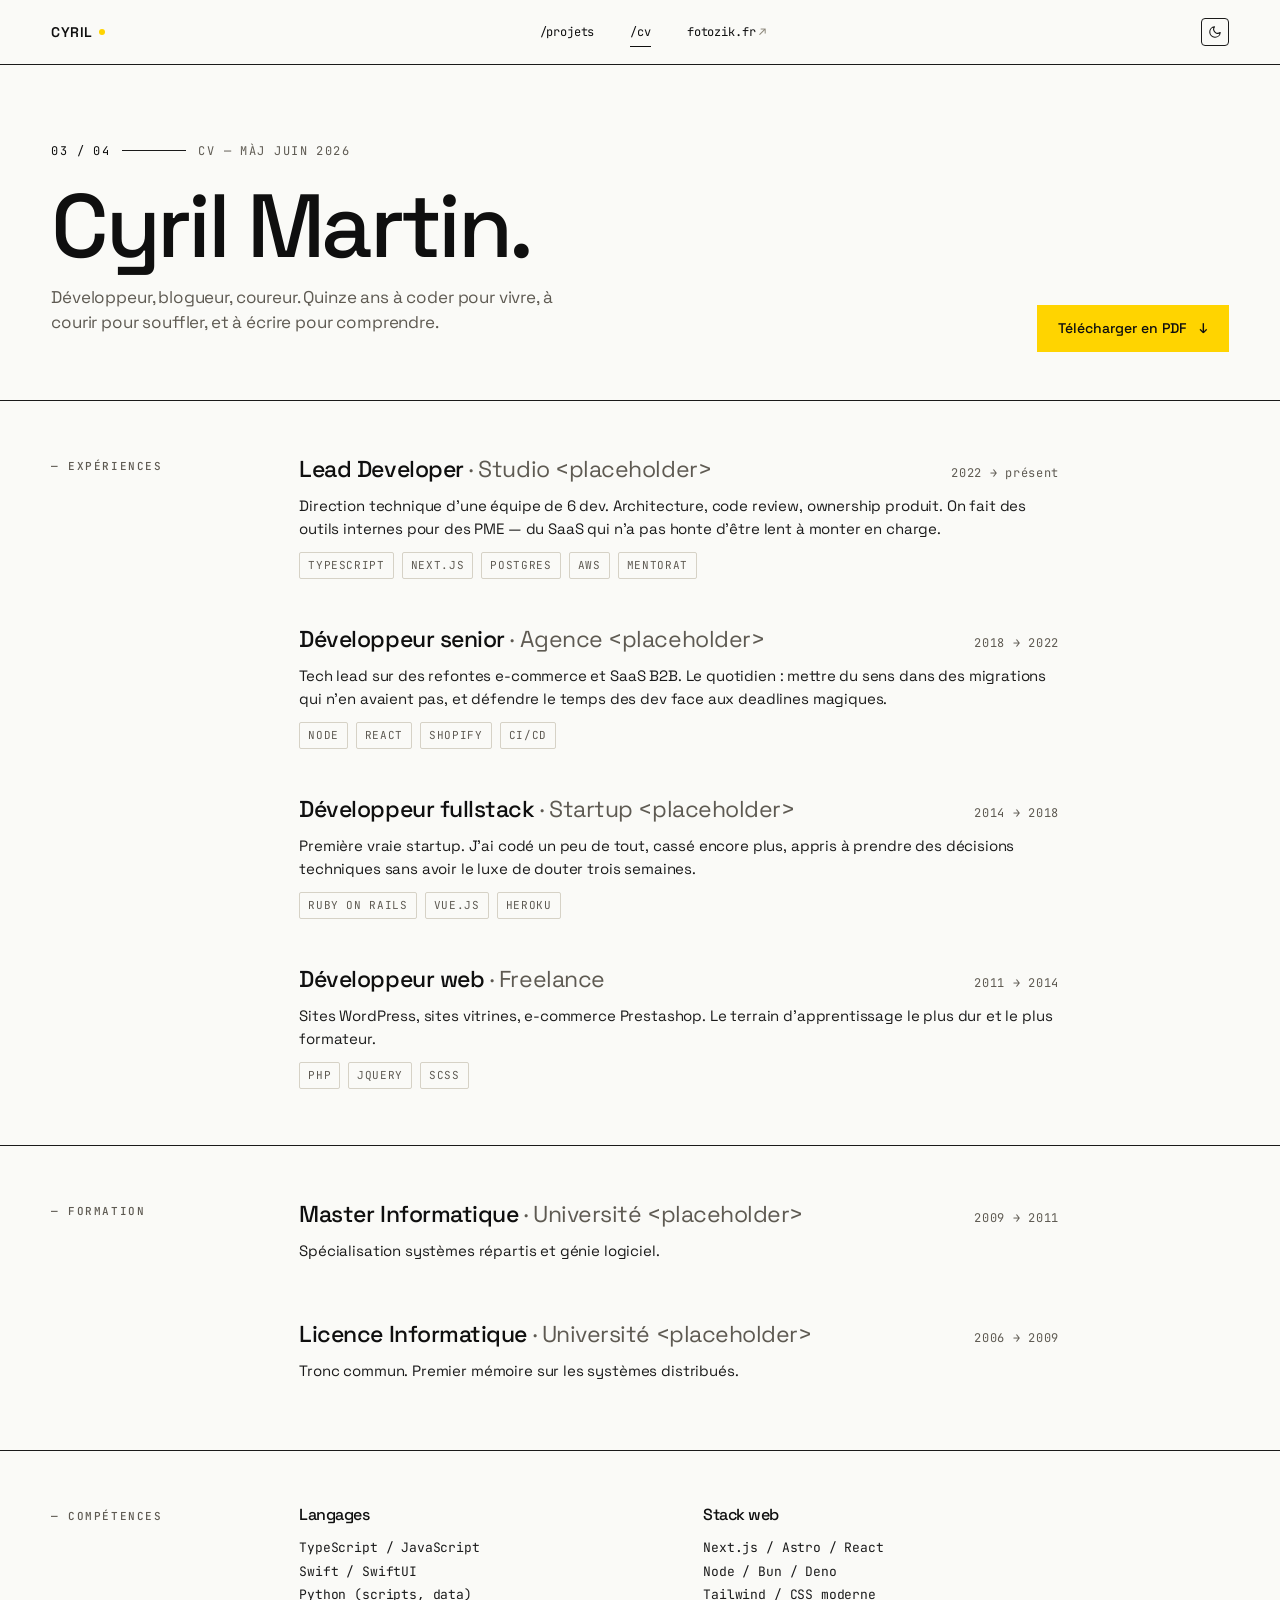
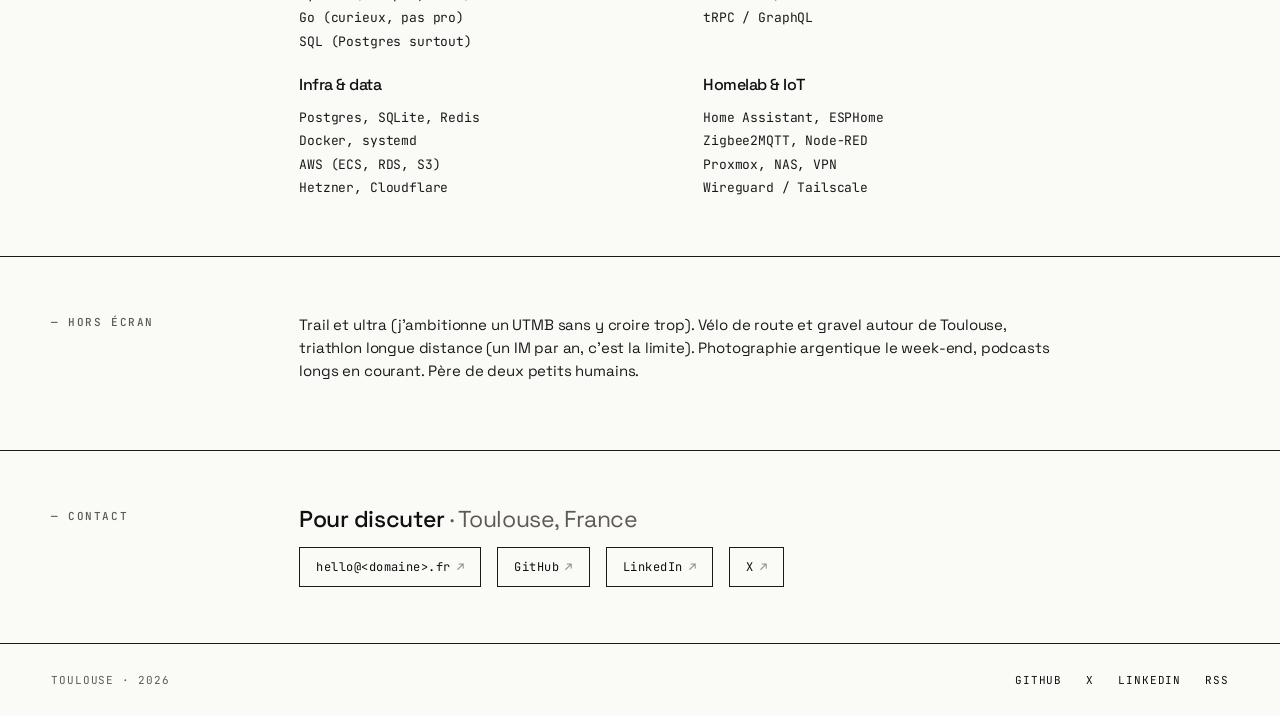
==== cv.html @ 779eed2b "Init" ====
<!doctype html>
<html lang="fr" data-theme="light">
<head>
<meta charset="utf-8">
<meta name="viewport" content="width=device-width, initial-scale=1">

<title>CV — Cyril</title>
<meta name="description" content="CV de Cyril : expériences, formation, compétences. Imprimable et téléchargeable en PDF.">

<meta property="og:type" content="website">
<meta property="og:title" content="CV — Cyril">
<meta property="og:description" content="Le parcours sans le jargon corporate.">

<meta name="theme-color" content="#FAFAF7" media="(prefers-color-scheme: light)">
<meta name="theme-color" content="#0E0E0D" media="(prefers-color-scheme: dark)">

<link rel="icon" href="data:image/svg+xml,%3Csvg xmlns='http://www.w3.org/2000/svg' viewBox='0 0 32 32'%3E%3Crect width='32' height='32' fill='%230F0F0F'/%3E%3Ccircle cx='16' cy='16' r='6' fill='%23FFD400'/%3E%3C/svg%3E">

<link rel="preconnect" href="https://fonts.googleapis.com">
<link rel="preconnect" href="https://fonts.gstatic.com" crossorigin>
<link href="https://fonts.googleapis.com/css2?family=Space+Grotesk:wght@300;400;500;600;700&family=JetBrains+Mono:wght@400;500&display=swap" rel="stylesheet">

<link rel="stylesheet" href="assets/style.css">
<link rel="stylesheet" href="assets/print.css" media="print">

<script>
  (function () {
    try {
      var stored = localStorage.getItem('cyril-theme');
      var prefers = window.matchMedia('(prefers-color-scheme: dark)').matches ? 'dark' : 'light';
      document.documentElement.setAttribute('data-theme', stored || prefers);
    } catch (e) {}
  })();
</script>
</head>
<body>

<a class="skip-link" href="#main">Aller au contenu</a>

<header class="nav">
  <div class="nav-inner">
    <a href="index.html" class="wordmark" aria-label="Cyril — accueil">
      CYRIL<span class="dot" aria-hidden="true"></span>
    </a>
    <nav class="navlinks" aria-label="Navigation principale">
      <a href="projets.html">/projets</a>
      <a href="cv.html" aria-current="page">/cv</a>
      <a href="https://fotozik.fr" target="_blank" rel="noopener">fotozik.fr<span class="arr" aria-hidden="true">↗</span></a>
    </nav>
    <div class="nav-tools">
      <button class="theme-toggle" data-theme-toggle aria-label="Changer de thème">
        <svg class="icon-dark" viewBox="0 0 24 24" fill="none" stroke="currentColor" stroke-width="1.8" stroke-linecap="round" stroke-linejoin="round" aria-hidden="true"><path d="M21 12.79A9 9 0 1 1 11.21 3 7 7 0 0 0 21 12.79z"/></svg>
        <svg class="icon-light" viewBox="0 0 24 24" fill="none" stroke="currentColor" stroke-width="1.8" stroke-linecap="round" stroke-linejoin="round" aria-hidden="true"><circle cx="12" cy="12" r="4"/><path d="M12 2v2M12 20v2M4.93 4.93l1.41 1.41M17.66 17.66l1.41 1.41M2 12h2M20 12h2M4.93 19.07l1.41-1.41M17.66 6.34l1.41-1.41"/></svg>
      </button>
    </div>
  </div>
</header>

<main id="main">

  <!-- En-tête CV -->
  <section class="cv-head">
    <div>
      <p class="eyebrow reveal">
        <span class="num">03 / 04</span>
        <span class="line" aria-hidden="true"></span>
        <span>cv — màj juin 2026</span>
      </p>
      <h1 class="reveal" data-delay="1">Cyril Martin.</h1>
      <p class="sub reveal" data-delay="2">
        Développeur, blogueur, coureur. Quinze ans à coder pour vivre,
        à courir pour souffler, et à écrire pour comprendre.
      </p>
    </div>
    <div class="actions reveal" data-delay="3">
      <button class="btn btn-accent no-print" data-print>
        Télécharger en PDF <span class="arr" aria-hidden="true">↓</span>
      </button>
    </div>
  </section>

  <!-- Expériences -->
  <section class="cv-block">
    <h2>— Expériences</h2>
    <div class="cv-entries">

      <article class="cv-entry">
        <div class="top">
          <h3 class="role">Lead Developer <span class="at">· Studio &lt;placeholder&gt;</span></h3>
          <span class="when">2022 → présent</span>
        </div>
        <p class="desc">
          Direction technique d'une équipe de 6 dev. Architecture, code review,
          ownership produit. On fait des outils internes pour des PME — du SaaS
          qui n'a pas honte d'être lent à monter en charge.
        </p>
        <div class="tags">
          <span class="tag">TypeScript</span>
          <span class="tag">Next.js</span>
          <span class="tag">Postgres</span>
          <span class="tag">AWS</span>
          <span class="tag">Mentorat</span>
        </div>
      </article>

      <article class="cv-entry">
        <div class="top">
          <h3 class="role">Développeur senior <span class="at">· Agence &lt;placeholder&gt;</span></h3>
          <span class="when">2018 → 2022</span>
        </div>
        <p class="desc">
          Tech lead sur des refontes e-commerce et SaaS B2B. Le quotidien :
          mettre du sens dans des migrations qui n'en avaient pas, et défendre
          le temps des dev face aux deadlines magiques.
        </p>
        <div class="tags">
          <span class="tag">Node</span>
          <span class="tag">React</span>
          <span class="tag">Shopify</span>
          <span class="tag">CI/CD</span>
        </div>
      </article>

      <article class="cv-entry">
        <div class="top">
          <h3 class="role">Développeur fullstack <span class="at">· Startup &lt;placeholder&gt;</span></h3>
          <span class="when">2014 → 2018</span>
        </div>
        <p class="desc">
          Première vraie startup. J'ai codé un peu de tout, cassé encore plus,
          appris à prendre des décisions techniques sans avoir le luxe de douter
          trois semaines.
        </p>
        <div class="tags">
          <span class="tag">Ruby on Rails</span>
          <span class="tag">Vue.js</span>
          <span class="tag">Heroku</span>
        </div>
      </article>

      <article class="cv-entry">
        <div class="top">
          <h3 class="role">Développeur web <span class="at">· Freelance</span></h3>
          <span class="when">2011 → 2014</span>
        </div>
        <p class="desc">
          Sites WordPress, sites vitrines, e-commerce Prestashop. Le terrain
          d'apprentissage le plus dur et le plus formateur.
        </p>
        <div class="tags">
          <span class="tag">PHP</span>
          <span class="tag">jQuery</span>
          <span class="tag">SCSS</span>
        </div>
      </article>

    </div>
  </section>

  <!-- Formation -->
  <section class="cv-block">
    <h2>— Formation</h2>
    <div class="cv-entries">

      <article class="cv-entry">
        <div class="top">
          <h3 class="role">Master Informatique <span class="at">· Université &lt;placeholder&gt;</span></h3>
          <span class="when">2009 → 2011</span>
        </div>
        <p class="desc">Spécialisation systèmes répartis et génie logiciel.</p>
      </article>

      <article class="cv-entry">
        <div class="top">
          <h3 class="role">Licence Informatique <span class="at">· Université &lt;placeholder&gt;</span></h3>
          <span class="when">2006 → 2009</span>
        </div>
        <p class="desc">Tronc commun. Premier mémoire sur les systèmes distribués.</p>
      </article>

    </div>
  </section>

  <!-- Compétences -->
  <section class="cv-block">
    <h2>— Compétences</h2>
    <div class="skills-cols">
      <div>
        <h3>Langages</h3>
        <ul>
          <li>TypeScript / JavaScript</li>
          <li>Swift / SwiftUI</li>
          <li>Python (scripts, data)</li>
          <li>Go (curieux, pas pro)</li>
          <li>SQL (Postgres surtout)</li>
        </ul>
      </div>
      <div>
        <h3>Stack web</h3>
        <ul>
          <li>Next.js / Astro / React</li>
          <li>Node / Bun / Deno</li>
          <li>Tailwind / CSS moderne</li>
          <li>tRPC / GraphQL</li>
        </ul>
      </div>
      <div>
        <h3>Infra & data</h3>
        <ul>
          <li>Postgres, SQLite, Redis</li>
          <li>Docker, systemd</li>
          <li>AWS (ECS, RDS, S3)</li>
          <li>Hetzner, Cloudflare</li>
        </ul>
      </div>
      <div>
        <h3>Homelab & IoT</h3>
        <ul>
          <li>Home Assistant, ESPHome</li>
          <li>Zigbee2MQTT, Node-RED</li>
          <li>Proxmox, NAS, VPN</li>
          <li>Wireguard / Tailscale</li>
        </ul>
      </div>
    </div>
  </section>

  <!-- Centres d'intérêt -->
  <section class="cv-block">
    <h2>— Hors écran</h2>
    <div class="cv-entries">
      <article class="cv-entry">
        <p class="desc">
          Trail et ultra (j'ambitionne un UTMB sans y croire trop).
          Vélo de route et gravel autour de Toulouse, triathlon longue distance
          (un IM par an, c'est la limite). Photographie argentique le week-end,
          podcasts longs en courant. Père de deux petits humains.
        </p>
      </article>
    </div>
  </section>

  <!-- Contact -->
  <section class="cv-block">
    <h2>— Contact</h2>
    <div class="cv-entries">
      <article class="cv-entry">
        <div class="top">
          <h3 class="role">Pour discuter <span class="at">· Toulouse, France</span></h3>
        </div>
        <nav class="proj-links no-print" style="margin-top:var(--sp-4)" aria-label="Liens de contact">
          <a href="mailto:hello@example.com">hello@&lt;domaine&gt;.fr <span class="arr" aria-hidden="true">↗</span></a>
          <a href="https://github.com/" target="_blank" rel="noopener">GitHub <span class="arr" aria-hidden="true">↗</span></a>
          <a href="https://linkedin.com/" target="_blank" rel="noopener">LinkedIn <span class="arr" aria-hidden="true">↗</span></a>
          <a href="https://x.com/" target="_blank" rel="noopener">X <span class="arr" aria-hidden="true">↗</span></a>
        </nav>
        <p class="desc" style="display:none">Visible à l'impression uniquement.</p>
      </article>
    </div>
  </section>

</main>

<footer class="foot">
  <div class="foot-inner">
    <div>Toulouse · <span data-year>2026</span></div>
    <nav class="foot-socials" aria-label="Réseaux et flux">
      <a href="https://github.com/" target="_blank" rel="noopener">GitHub</a>
      <a href="https://x.com/" target="_blank" rel="noopener">X</a>
      <a href="https://linkedin.com/" target="_blank" rel="noopener">LinkedIn</a>
      <a href="https://fotozik.fr/rss" target="_blank" rel="noopener">RSS</a>
    </nav>
  </div>
</footer>

<script src="assets/site.js" defer></script>
</body>
</html>
---- assets/style.css ----
/* =========================================================================
   style.css — système de design partagé pour le portfolio de Cyril
   Direction "Atelier" : épuré, lignes 1px, accent jaune, beaucoup d'air.
   Architecture : tokens > base > layout > composants > utilités > a11y
   ========================================================================= */

/* -------------------------------------------------------------------------
   1. Tokens — variables CSS (couleurs, typo, espacement, transitions)
   ------------------------------------------------------------------------- */
:root {
  /* Couleurs — thème clair par défaut */
  --bg:            #FAFAF7;          /* fond principal, off-white tiède */
  --bg-alt:        #F3F0E8;          /* fond légèrement plus chaud */
  --fg:            #0F0F0F;          /* texte principal */
  --fg-soft:       #1a1a1a;
  --fg-muted:      #5e5a52;          /* texte secondaire, meta */
  --fg-faint:      #8b8679;          /* texte très discret */
  --line:          #1a1a1a;          /* ligne principale (1px) */
  --line-soft:     #d6d2c6;          /* ligne séparatrice douce */
  --accent:        #FFD400;          /* jaune signature */
  --accent-fg:     #0F0F0F;          /* contraste sur jaune */
  --hairline-w:    1px;

  /* Typographie */
  --font-sans:     'Space Grotesk', -apple-system, BlinkMacSystemFont, 'Segoe UI', system-ui, sans-serif;
  --font-mono:     'JetBrains Mono', ui-monospace, 'SFMono-Regular', Menlo, monospace;

  /* Tailles fluides — clamp(min, fluid, max) */
  --fs-meta:       11px;
  --fs-eyebrow:    12px;
  --fs-body:       clamp(15px, 1.05vw, 17px);
  --fs-lead:       clamp(17px, 1.3vw, 20px);
  --fs-h3:         clamp(22px, 2vw, 32px);
  --fs-h2:         clamp(32px, 4vw, 56px);
  --fs-h1:         clamp(48px, 6vw, 88px);
  --fs-display:    clamp(64px, 13vw, 200px);

  /* Espacement (échelle 4) */
  --sp-1:  4px;
  --sp-2:  8px;
  --sp-3:  12px;
  --sp-4:  16px;
  --sp-5:  24px;
  --sp-6:  32px;
  --sp-7:  48px;
  --sp-8:  64px;
  --sp-9:  96px;
  --sp-10: 128px;

  /* Padding horizontal de page — fluide */
  --pad-x:         clamp(20px, 4vw, 56px);

  /* Transitions */
  --t-fast:        120ms;
  --t-base:        220ms;
  --t-slow:        420ms;
  --easing:        cubic-bezier(.2, .7, .3, 1);

  /* Layout */
  --nav-h:         64px;
  --foot-h:        72px;
  --maxw:          1440px;
}

/* Thème sombre — surchargé via [data-theme="dark"] */
[data-theme="dark"] {
  --bg:            #0E0E0D;
  --bg-alt:        #161614;
  --fg:            #FAFAF7;
  --fg-soft:       #ECE9E0;
  --fg-muted:      #9a958a;
  --fg-faint:      #5e5a52;
  --line:          rgba(255, 255, 255, 0.22);
  --line-soft:     rgba(255, 255, 255, 0.08);
}

/* -------------------------------------------------------------------------
   2. Base — reset léger + typographie globale
   ------------------------------------------------------------------------- */
*, *::before, *::after { box-sizing: border-box; }

html, body {
  margin: 0;
  padding: 0;
  background: var(--bg);
  color: var(--fg);
  font-family: var(--font-sans);
  font-size: var(--fs-body);
  line-height: 1.5;
  letter-spacing: -0.01em;
  -webkit-font-smoothing: antialiased;
  text-rendering: optimizeLegibility;
  /* Transition douce sur changement de thème */
  transition: background var(--t-base) var(--easing), color var(--t-base) var(--easing);
}

body {
  min-height: 100vh;
  display: flex;
  flex-direction: column;
}

main { flex: 1 0 auto; }

img, svg { display: block; max-width: 100%; }

a {
  color: inherit;
  text-decoration: none;
  transition: color var(--t-fast) var(--easing);
}

button {
  font: inherit;
  color: inherit;
  background: none;
  border: none;
  cursor: pointer;
  padding: 0;
}

::selection {
  background: var(--accent);
  color: var(--accent-fg);
}

/* Curseur custom : on cache le curseur natif sur les devices avec hover fin */
@media (hover: hover) and (pointer: fine) {
  html.has-custom-cursor,
  html.has-custom-cursor * { cursor: none !important; }
}

/* -------------------------------------------------------------------------
   3. Typographie — classes utilitaires
   ------------------------------------------------------------------------- */
.mono { font-family: var(--font-mono); letter-spacing: 0; }

.eyebrow {
  font-family: var(--font-mono);
  font-size: var(--fs-eyebrow);
  letter-spacing: 0.12em;
  text-transform: uppercase;
  color: var(--fg-muted);
  display: flex;
  align-items: center;
  gap: var(--sp-3);
}
.eyebrow .num { color: var(--fg); }
.eyebrow .line {
  flex: 0 0 64px;
  height: 1px;
  background: var(--line);
}

.display {
  font-size: var(--fs-display);
  font-weight: 500;
  line-height: 0.88;
  letter-spacing: -0.045em;
  margin: 0;
}
.display em {
  font-style: normal;
  font-weight: 300;
}

h1, h2, h3 {
  font-weight: 500;
  letter-spacing: -0.03em;
  line-height: 1.05;
  margin: 0;
}
h1 { font-size: var(--fs-h1); }
h2 { font-size: var(--fs-h2); }
h3 { font-size: var(--fs-h3); }

p { margin: 0 0 var(--sp-4); }

/* -------------------------------------------------------------------------
   4. Layout — page, container, hairlines
   ------------------------------------------------------------------------- */
.page { width: 100%; }

.container {
  max-width: var(--maxw);
  margin: 0 auto;
  padding: 0 var(--pad-x);
}

.hairline-top    { border-top:    1px solid var(--line); }
.hairline-bottom { border-bottom: 1px solid var(--line); }
.hairline-soft   { border-bottom: 1px solid var(--line-soft); }

/* -------------------------------------------------------------------------
   5. Nav — barre du haut
   ------------------------------------------------------------------------- */
.nav {
  position: sticky;
  top: 0;
  z-index: 50;
  background: color-mix(in oklab, var(--bg) 88%, transparent);
  backdrop-filter: saturate(140%) blur(8px);
  -webkit-backdrop-filter: saturate(140%) blur(8px);
  border-bottom: 1px solid var(--line);
}

.nav-inner {
  display: flex;
  align-items: center;
  justify-content: space-between;
  height: var(--nav-h);
  padding: 0 var(--pad-x);
  max-width: var(--maxw);
  margin: 0 auto;
}

.wordmark {
  font-size: 14px;
  font-weight: 600;
  letter-spacing: 0.04em;
  display: inline-flex;
  align-items: center;
  gap: 6px;
}
.wordmark .dot {
  width: 6px; height: 6px;
  background: var(--accent);
  border-radius: 50%;
  display: inline-block;
}

.navlinks {
  display: flex;
  gap: clamp(16px, 2.5vw, 32px);
  font-family: var(--font-mono);
  font-size: 12px;
  align-items: center;
}
.navlinks a {
  position: relative;
  padding: 6px 2px;
  white-space: nowrap;
}
.navlinks a .arr { color: var(--fg-faint); margin-left: 4px; transition: transform var(--t-fast) var(--easing); }
.navlinks a:hover .arr { transform: translate(2px, -2px); }
.navlinks a::after {
  content: '';
  position: absolute;
  left: 2px; right: 2px; bottom: 0;
  height: 1px;
  background: var(--fg);
  transform: scaleX(0);
  transform-origin: left;
  transition: transform var(--t-base) var(--easing);
}
.navlinks a:hover::after,
.navlinks a[aria-current="page"]::after { transform: scaleX(1); }

.nav-tools {
  display: flex;
  align-items: center;
  gap: var(--sp-4);
}

/* Toggle thème — petit bouton carré minimaliste */
.theme-toggle {
  width: 28px; height: 28px;
  display: inline-flex; align-items: center; justify-content: center;
  border: 1px solid var(--line);
  border-radius: 4px;
  background: transparent;
  transition: background var(--t-fast) var(--easing), border-color var(--t-fast) var(--easing);
}
.theme-toggle:hover { background: var(--bg-alt); }
.theme-toggle svg { width: 14px; height: 14px; }
.theme-toggle .icon-dark  { display: block; }
.theme-toggle .icon-light { display: none; }
[data-theme="dark"] .theme-toggle .icon-dark  { display: none; }
[data-theme="dark"] .theme-toggle .icon-light { display: block; }

/* -------------------------------------------------------------------------
   6. Footer — bandeau du bas
   ------------------------------------------------------------------------- */
.foot {
  border-top: 1px solid var(--line);
  flex-shrink: 0;
}
.foot-inner {
  display: flex;
  align-items: center;
  justify-content: space-between;
  min-height: var(--foot-h);
  padding: var(--sp-4) var(--pad-x);
  max-width: var(--maxw);
  margin: 0 auto;
  font-family: var(--font-mono);
  font-size: var(--fs-meta);
  letter-spacing: 0.08em;
  text-transform: uppercase;
  color: var(--fg-muted);
  gap: var(--sp-5);
  flex-wrap: wrap;
}
.foot-socials { display: flex; gap: clamp(14px, 2vw, 24px); flex-wrap: wrap; }
.foot-socials a { color: var(--fg); position: relative; }
.foot-socials a:hover { color: var(--accent-fg); background: var(--accent); padding: 2px 4px; margin: -2px -4px; }

/* -------------------------------------------------------------------------
   7. Composants — boutons, pills, cards, etc.
   ------------------------------------------------------------------------- */

/* Bouton CTA — outline noir */
.btn {
  display: inline-flex;
  align-items: center;
  gap: var(--sp-3);
  padding: 12px 20px;
  border: 1px solid var(--line);
  background: transparent;
  font-size: 14px;
  font-weight: 500;
  letter-spacing: 0;
  transition: background var(--t-fast) var(--easing), color var(--t-fast) var(--easing), transform var(--t-fast) var(--easing);
  border-radius: 0;
}
.btn:hover { background: var(--fg); color: var(--bg); }
.btn:active { transform: translateY(1px); }
.btn.btn-accent { background: var(--accent); color: var(--accent-fg); border-color: var(--accent); }
.btn.btn-accent:hover { background: var(--fg); color: var(--bg); border-color: var(--fg); }
.btn .arr { transition: transform var(--t-fast) var(--easing); }
.btn:hover .arr { transform: translateX(3px); }

/* Pill / tag — pour stack tech, status, catégorie */
.tag {
  display: inline-flex;
  align-items: center;
  font-family: var(--font-mono);
  font-size: 11px;
  letter-spacing: 0.06em;
  text-transform: uppercase;
  color: var(--fg-muted);
  padding: 4px 8px;
  border: 1px solid var(--line-soft);
  border-radius: 2px;
}
.tag.tag-status-active   { color: var(--fg); border-color: var(--fg); }
.tag.tag-status-active::before {
  content: '';
  width: 6px; height: 6px;
  background: var(--accent);
  border-radius: 50%;
  display: inline-block;
  margin-right: 6px;
}
.tag.tag-status-paused::before {
  content: '';
  width: 6px; height: 6px;
  background: var(--fg-faint);
  border-radius: 50%;
  display: inline-block;
  margin-right: 6px;
}
.tag.tag-status-archived { color: var(--fg-faint); }

/* Section header avec eyebrow */
.section {
  padding: clamp(48px, 8vw, 96px) var(--pad-x);
  max-width: var(--maxw);
  margin: 0 auto;
}
.section + .section { border-top: 1px solid var(--line); }
.section-head {
  display: flex;
  align-items: baseline;
  justify-content: space-between;
  gap: var(--sp-5);
  margin-bottom: var(--sp-7);
  flex-wrap: wrap;
}

/* -------------------------------------------------------------------------
   8. Hero — landing
   ------------------------------------------------------------------------- */
.hero {
  display: grid;
  grid-template-columns: 1fr 480px;
  gap: clamp(32px, 5vw, 64px);
  padding: clamp(48px, 7vw, 96px) var(--pad-x) clamp(48px, 6vw, 80px);
  max-width: var(--maxw);
  margin: 0 auto;
  align-items: start;
  position: relative;
}
.hero-left { min-width: 0; }
.hero-right { position: relative; }

.hero .display { margin-top: var(--sp-7); }
.hero .display em { color: var(--fg); }

.keywords {
  display: flex;
  flex-wrap: wrap;
  align-items: center;
  gap: var(--sp-4);
  margin-top: clamp(28px, 4vw, 48px);
  font-size: clamp(15px, 1.2vw, 18px);
  font-weight: 500;
}
.keywords .sep {
  width: 6px; height: 6px;
  background: var(--accent);
  border-radius: 50%;
  display: inline-block;
}

.bio {
  margin-top: clamp(36px, 5vw, 64px);
  max-width: 540px;
  font-size: var(--fs-lead);
  line-height: 1.55;
  color: var(--fg-soft);
}
.bio strong { font-weight: 500; }

/* Forme géométrique hero — cercle jaune + placeholder portrait */
.hero-visual {
  position: relative;
  width: 100%;
  aspect-ratio: 1 / 1.05;
  min-height: 420px;
}
.hero-corner-mark {
  position: absolute;
  top: 0; right: 0;
  font-family: var(--font-mono);
  font-size: 11px;
  color: var(--fg-muted);
  letter-spacing: 0.08em;
}
.hero-blob {
  position: absolute;
  right: 0; top: 32px;
  width: min(100%, 480px);
  aspect-ratio: 1;
  background: var(--accent);
  border-radius: 50%;
  /* Léger breath via animation */
  animation: blob-breath 9s var(--easing) infinite;
  will-change: transform, border-radius;
}
@keyframes blob-breath {
  0%, 100% { border-radius: 50%; transform: translate(0, 0) scale(1); }
  33%      { border-radius: 48% 52% 56% 44% / 52% 48% 52% 48%; transform: translate(-4px, 6px) scale(1.01); }
  66%      { border-radius: 52% 48% 46% 54% / 48% 52% 48% 52%; transform: translate(6px, -4px) scale(0.99); }
}
.hero-portrait {
  position: absolute;
  right: clamp(40px, 8%, 80px);
  top: clamp(80px, 16%, 120px);
  width: clamp(220px, 60%, 300px);
  aspect-ratio: 3 / 4;
  border: 1px solid var(--fg);
  background:
    repeating-linear-gradient(135deg,
      var(--bg) 0,
      var(--bg) 6px,
      var(--bg-alt) 6px,
      var(--bg-alt) 7px);
  display: flex;
  align-items: flex-end;
  justify-content: center;
  padding-bottom: 14px;
  /* léger parallax géré en JS */
  transition: transform var(--t-slow) var(--easing);
}
.hero-portrait .lbl {
  font-family: var(--font-mono);
  font-size: 10px;
  letter-spacing: 0.16em;
  text-transform: uppercase;
  color: var(--fg);
  background: var(--bg);
  padding: 4px 8px;
  border: 1px solid var(--fg);
}
.hero-vert {
  position: absolute;
  right: 8px;
  top: clamp(100px, 18%, 140px);
  font-family: var(--font-mono);
  font-size: 11px;
  letter-spacing: 0.14em;
  text-transform: uppercase;
  color: var(--fg-muted);
  writing-mode: vertical-rl;
  transform: rotate(180deg);
}

/* -------------------------------------------------------------------------
   9. Sections list — sur landing : "ce qu'on trouve ici"
   ------------------------------------------------------------------------- */
.sec-list {
  display: grid;
  grid-template-columns: repeat(3, 1fr);
  border-top: 1px solid var(--line);
}
.sec-item {
  padding: var(--sp-7) var(--sp-5) var(--sp-8);
  border-right: 1px solid var(--line-soft);
  position: relative;
  text-decoration: none;
  color: inherit;
  transition: background var(--t-base) var(--easing);
  display: flex;
  flex-direction: column;
  gap: var(--sp-3);
}
.sec-item:last-child { border-right: none; }
.sec-item:hover { background: var(--bg-alt); }
.sec-item .num {
  font-family: var(--font-mono);
  font-size: 11px;
  color: var(--fg-muted);
  letter-spacing: 0.08em;
}
.sec-item .title {
  font-size: clamp(28px, 3vw, 42px);
  font-weight: 500;
  letter-spacing: -0.03em;
  margin-top: var(--sp-3);
  display: block;
}
.sec-item .desc {
  font-size: 14px;
  line-height: 1.5;
  color: var(--fg-muted);
  max-width: 280px;
  display: block;
  margin-top: var(--sp-2);
}
.sec-item .arr {
  position: absolute;
  right: var(--sp-5);
  top: var(--sp-7);
  font-size: 18px;
  transition: transform var(--t-base) var(--easing);
}
.sec-item:hover .arr { transform: translate(4px, -4px); }

/* -------------------------------------------------------------------------
   10. Page Projets — liste / grille de cartes
   ------------------------------------------------------------------------- */
.page-head {
  padding: clamp(48px, 6vw, 80px) var(--pad-x) clamp(32px, 4vw, 48px);
  max-width: var(--maxw);
  margin: 0 auto;
}
.page-head .eyebrow { margin-bottom: var(--sp-5); }
.page-head h1 {
  font-size: clamp(48px, 7vw, 96px);
  font-weight: 500;
  letter-spacing: -0.04em;
  line-height: 0.95;
}
.page-head .sub {
  margin-top: var(--sp-5);
  font-size: var(--fs-lead);
  color: var(--fg-muted);
  max-width: 620px;
}

/* Filtres */
.filters {
  display: flex;
  gap: var(--sp-2);
  flex-wrap: wrap;
  align-items: center;
  padding: var(--sp-5) var(--pad-x);
  border-top: 1px solid var(--line);
  border-bottom: 1px solid var(--line);
  max-width: var(--maxw);
  margin: 0 auto;
}
.filters .label {
  font-family: var(--font-mono);
  font-size: 11px;
  letter-spacing: 0.1em;
  text-transform: uppercase;
  color: var(--fg-muted);
  margin-right: var(--sp-3);
}
.filter-btn {
  font-family: var(--font-mono);
  font-size: 12px;
  padding: 6px 12px;
  border: 1px solid var(--line-soft);
  background: transparent;
  letter-spacing: 0.04em;
  transition: all var(--t-fast) var(--easing);
  color: var(--fg-muted);
  white-space: nowrap;
}
.filter-btn:hover { color: var(--fg); border-color: var(--fg); }
.filter-btn[aria-pressed="true"] {
  background: var(--fg);
  color: var(--bg);
  border-color: var(--fg);
}

/* Grille projets */
.proj-grid {
  display: grid;
  grid-template-columns: repeat(2, 1fr);
  border-bottom: 1px solid var(--line);
  max-width: var(--maxw);
  margin: 0 auto;
}
.proj-card {
  display: block;
  padding: clamp(32px, 4vw, 56px) var(--pad-x);
  border-right: 1px solid var(--line-soft);
  border-bottom: 1px solid var(--line-soft);
  position: relative;
  color: inherit;
  text-decoration: none;
  transition: background var(--t-base) var(--easing);
  min-height: 280px;
  display: flex;
  flex-direction: column;
  gap: var(--sp-5);
}
.proj-card:nth-child(2n) { border-right: none; }
.proj-card:hover { background: var(--bg-alt); }
.proj-card .meta {
  display: flex;
  justify-content: space-between;
  align-items: center;
  font-family: var(--font-mono);
  font-size: 11px;
  letter-spacing: 0.08em;
  color: var(--fg-muted);
  text-transform: uppercase;
}
.proj-card h2 {
  font-size: clamp(28px, 3.5vw, 48px);
  font-weight: 500;
  letter-spacing: -0.035em;
  margin: 0;
}
.proj-card .tagline {
  font-size: var(--fs-lead);
  line-height: 1.5;
  color: var(--fg-muted);
  margin: 0;
  max-width: 480px;
}
.proj-card .tags {
  display: flex;
  flex-wrap: wrap;
  gap: var(--sp-2);
  margin-top: auto;
  align-items: center;
}
.proj-card .arr {
  position: absolute;
  top: clamp(32px, 4vw, 56px);
  right: var(--pad-x);
  font-size: 22px;
  transition: transform var(--t-base) var(--easing);
}
.proj-card:hover .arr { transform: translate(4px, -4px); }
.proj-card.is-hidden { display: none; }

/* -------------------------------------------------------------------------
   11. Page détail projet
   ------------------------------------------------------------------------- */
.proj-hero {
  padding: clamp(48px, 6vw, 80px) var(--pad-x) clamp(40px, 5vw, 64px);
  max-width: var(--maxw);
  margin: 0 auto;
}
.proj-hero .back {
  font-family: var(--font-mono);
  font-size: 12px;
  color: var(--fg-muted);
  display: inline-flex;
  align-items: center;
  gap: 6px;
  margin-bottom: var(--sp-7);
}
.proj-hero .back:hover { color: var(--fg); }

.proj-hero .meta-row {
  display: flex;
  gap: var(--sp-5);
  flex-wrap: wrap;
  margin-bottom: var(--sp-5);
}
.proj-hero h1 {
  font-size: clamp(48px, 7vw, 112px);
  font-weight: 500;
  letter-spacing: -0.045em;
  line-height: 0.92;
  margin: 0 0 var(--sp-5);
}
.proj-hero .tagline {
  font-size: clamp(20px, 1.8vw, 28px);
  line-height: 1.45;
  color: var(--fg-soft);
  max-width: 720px;
  margin: 0;
}

.proj-stack {
  display: flex;
  gap: var(--sp-2);
  flex-wrap: wrap;
  margin-top: var(--sp-6);
}

/* Capture / image placeholder */
.proj-shot {
  width: 100%;
  aspect-ratio: 16 / 9;
  background:
    repeating-linear-gradient(135deg,
      var(--bg-alt) 0,
      var(--bg-alt) 8px,
      var(--bg) 8px,
      var(--bg) 9px);
  border: 1px solid var(--line);
  display: flex;
  align-items: center;
  justify-content: center;
  font-family: var(--font-mono);
  font-size: 12px;
  color: var(--fg-muted);
  letter-spacing: 0.1em;
  text-transform: uppercase;
  margin: 0;
}
.proj-shot .lbl {
  background: var(--bg);
  border: 1px solid var(--fg);
  padding: 8px 14px;
  color: var(--fg);
}

/* Bloc de contenu projet — 2 colonnes */
.proj-block {
  display: grid;
  grid-template-columns: 200px 1fr;
  gap: var(--sp-7);
  padding: clamp(40px, 5vw, 64px) var(--pad-x);
  border-top: 1px solid var(--line);
  max-width: var(--maxw);
  margin: 0 auto;
}
.proj-block .label {
  font-family: var(--font-mono);
  font-size: 11px;
  letter-spacing: 0.12em;
  text-transform: uppercase;
  color: var(--fg-muted);
  padding-top: 4px;
}
.proj-block .content {
  font-size: var(--fs-lead);
  line-height: 1.6;
  color: var(--fg-soft);
  max-width: 720px;
}
.proj-block .content p { margin-bottom: var(--sp-4); }
.proj-block .content p:last-child { margin-bottom: 0; }
.proj-block .content ul {
  list-style: none;
  padding: 0;
  margin: 0;
}
.proj-block .content ul li {
  padding: var(--sp-3) 0;
  border-bottom: 1px solid var(--line-soft);
  display: flex;
  gap: var(--sp-4);
}
.proj-block .content ul li::before {
  content: '↳';
  color: var(--fg-faint);
  flex: 0 0 auto;
}

/* Liens externes du projet */
.proj-links {
  display: flex;
  gap: var(--sp-4);
  flex-wrap: wrap;
}
.proj-links a {
  display: inline-flex;
  align-items: center;
  gap: 6px;
  padding: 10px 16px;
  border: 1px solid var(--line);
  font-family: var(--font-mono);
  font-size: 12px;
  letter-spacing: 0.04em;
  transition: all var(--t-fast) var(--easing);
}
.proj-links a:hover { background: var(--fg); color: var(--bg); }
.proj-links a .arr { color: var(--fg-faint); }
.proj-links a:hover .arr { color: var(--bg); }

/* Nav projet suivant / précédent */
.proj-nav {
  display: grid;
  grid-template-columns: 1fr 1fr;
  border-top: 1px solid var(--line);
  max-width: var(--maxw);
  margin: 0 auto;
}
.proj-nav a {
  padding: var(--sp-7) var(--pad-x);
  border-right: 1px solid var(--line-soft);
  display: flex;
  flex-direction: column;
  gap: var(--sp-3);
  transition: background var(--t-base) var(--easing);
}
.proj-nav a:last-child {
  border-right: none;
  text-align: right;
  align-items: flex-end;
}
.proj-nav a:hover { background: var(--bg-alt); }
.proj-nav .dir {
  font-family: var(--font-mono);
  font-size: 11px;
  letter-spacing: 0.12em;
  text-transform: uppercase;
  color: var(--fg-muted);
}
.proj-nav .title {
  font-size: clamp(24px, 2.5vw, 36px);
  font-weight: 500;
  letter-spacing: -0.03em;
}

/* -------------------------------------------------------------------------
   12. Page CV
   ------------------------------------------------------------------------- */
.cv-head {
  padding: clamp(48px, 6vw, 80px) var(--pad-x) clamp(32px, 4vw, 48px);
  max-width: var(--maxw);
  margin: 0 auto;
  display: grid;
  grid-template-columns: 1fr auto;
  gap: var(--sp-5);
  align-items: end;
}
.cv-head h1 {
  font-size: clamp(48px, 7vw, 96px);
  font-weight: 500;
  letter-spacing: -0.04em;
  line-height: 0.95;
  margin: var(--sp-5) 0 0;
}
.cv-head .sub {
  margin-top: var(--sp-4);
  font-size: var(--fs-lead);
  color: var(--fg-muted);
  max-width: 540px;
}

.cv-block {
  display: grid;
  grid-template-columns: 200px 1fr;
  gap: var(--sp-7);
  padding: clamp(40px, 5vw, 56px) var(--pad-x);
  border-top: 1px solid var(--line);
  max-width: var(--maxw);
  margin: 0 auto;
}
.cv-block > h2 {
  font-family: var(--font-mono);
  font-size: 11px;
  letter-spacing: 0.14em;
  text-transform: uppercase;
  color: var(--fg-muted);
  font-weight: 500;
  padding-top: 4px;
  margin: 0;
}
.cv-entries { display: flex; flex-direction: column; gap: var(--sp-7); max-width: 760px; }

.cv-entry .top {
  display: flex;
  justify-content: space-between;
  align-items: baseline;
  gap: var(--sp-4);
  flex-wrap: wrap;
  margin-bottom: var(--sp-3);
}
.cv-entry .role {
  font-size: clamp(20px, 1.8vw, 26px);
  font-weight: 500;
  letter-spacing: -0.02em;
}
.cv-entry .role .at { color: var(--fg-muted); font-weight: 400; }
.cv-entry .when {
  font-family: var(--font-mono);
  font-size: 12px;
  color: var(--fg-muted);
  letter-spacing: 0.06em;
}
.cv-entry .desc {
  font-size: var(--fs-body);
  line-height: 1.55;
  color: var(--fg-soft);
  margin: 0 0 var(--sp-3);
}
.cv-entry .tags { display: flex; gap: var(--sp-2); flex-wrap: wrap; }

/* Bloc compétences — colonnes */
.skills-cols {
  display: grid;
  grid-template-columns: repeat(2, 1fr);
  gap: var(--sp-5) var(--sp-7);
  max-width: 760px;
}
.skills-cols > div h3 {
  font-size: 16px;
  font-weight: 500;
  margin: 0 0 var(--sp-3);
}
.skills-cols > div ul {
  list-style: none;
  padding: 0;
  margin: 0;
  font-family: var(--font-mono);
  font-size: 13px;
  color: var(--fg-soft);
  line-height: 1.8;
}

/* -------------------------------------------------------------------------
   13. Curseur custom
   ------------------------------------------------------------------------- */
.cursor-ring {
  position: fixed;
  left: 0; top: 0;
  width: 22px; height: 22px;
  border: 1.5px solid var(--fg);
  border-radius: 50%;
  pointer-events: none;
  z-index: 9999;
  mix-blend-mode: difference;
  transition: width var(--t-base) var(--easing),
              height var(--t-base) var(--easing),
              background var(--t-fast) var(--easing),
              border-color var(--t-fast) var(--easing),
              opacity var(--t-base) var(--easing);
  background: transparent;
  opacity: 0;
  /* difference exige fg blanc pour s'inverser proprement */
  border-color: #fff;
}
.cursor-ring.is-visible { opacity: 1; }
.cursor-ring.is-hover {
  width: 56px; height: 56px;
  background: #fff;
  mix-blend-mode: difference;
}
.cursor-ring.is-text {
  width: 4px; height: 28px;
  border-radius: 2px;
  background: #fff;
}
.cursor-dot {
  position: fixed;
  left: 0; top: 0;
  width: 4px; height: 4px;
  border-radius: 50%;
  background: var(--fg);
  pointer-events: none;
  z-index: 9999;
  mix-blend-mode: difference;
  opacity: 0;
  transition: opacity var(--t-base) var(--easing);
}
.cursor-dot.is-visible { opacity: 1; }
[data-theme="dark"] .cursor-dot { background: #fff; }

@media (hover: none), (pointer: coarse) {
  .cursor-ring, .cursor-dot { display: none; }
}

/* -------------------------------------------------------------------------
   14. Animations au scroll — reveal
   ------------------------------------------------------------------------- */
.reveal {
  opacity: 0;
  transform: translateY(18px);
  transition: opacity 700ms var(--easing), transform 700ms var(--easing);
}
.reveal.is-in { opacity: 1; transform: none; }
.reveal[data-delay="1"] { transition-delay: 80ms; }
.reveal[data-delay="2"] { transition-delay: 160ms; }
.reveal[data-delay="3"] { transition-delay: 240ms; }
.reveal[data-delay="4"] { transition-delay: 320ms; }

@media (prefers-reduced-motion: reduce) {
  *, *::before, *::after { animation: none !important; transition: none !important; }
  .reveal { opacity: 1; transform: none; }
}

/* -------------------------------------------------------------------------
   15. A11y — focus visible
   ------------------------------------------------------------------------- */
:focus { outline: none; }
:focus-visible {
  outline: 2px solid var(--accent);
  outline-offset: 3px;
  border-radius: 1px;
}

.sr-only {
  position: absolute;
  width: 1px; height: 1px;
  padding: 0; margin: -1px;
  overflow: hidden;
  clip: rect(0, 0, 0, 0);
  white-space: nowrap;
  border: 0;
}

.skip-link {
  position: absolute;
  top: -40px;
  left: var(--pad-x);
  background: var(--fg);
  color: var(--bg);
  padding: 8px 14px;
  z-index: 100;
  font-family: var(--font-mono);
  font-size: 12px;
}
.skip-link:focus { top: 8px; }

/* -------------------------------------------------------------------------
   16. Responsive — breakpoints
   ------------------------------------------------------------------------- */
@media (max-width: 960px) {
  .hero {
    grid-template-columns: 1fr;
    padding-top: var(--sp-7);
  }
  .hero-right { order: -1; max-width: 420px; margin: 0 auto; }
  .hero-visual { min-height: 340px; }
  .hero-blob { width: 320px; }
  .sec-list { grid-template-columns: 1fr; }
  .sec-item { border-right: none; border-bottom: 1px solid var(--line-soft); padding-bottom: var(--sp-6); }
  .sec-item:last-child { border-bottom: none; }
  .proj-grid { grid-template-columns: 1fr; }
  .proj-card { border-right: none; }
  .proj-block, .cv-block { grid-template-columns: 1fr; gap: var(--sp-4); }
  .cv-head { grid-template-columns: 1fr; }
  .cv-head .actions { justify-self: start; }
  .skills-cols { grid-template-columns: 1fr; }
  .proj-nav { grid-template-columns: 1fr; }
  .proj-nav a { border-right: none; border-bottom: 1px solid var(--line-soft); text-align: left !important; align-items: flex-start !important; }
}

@media (max-width: 560px) {
  .navlinks { gap: 12px; font-size: 11px; }
  .navlinks a .arr { display: none; }
  .nav-tools { gap: 8px; }
  .foot-inner { font-size: 10px; }
  .hero-vert { display: none; }
}
---- assets/print.css ----
/* =========================================================================
   print.css — feuille de style impression (CV principalement)
   Format A4, sobre, lisible. Pas de chrome (nav/footer).
   ========================================================================= */
@page {
  size: A4;
  margin: 16mm 14mm;
}

@media print {
  :root {
    --bg: #ffffff;
    --fg: #000000;
    --fg-soft: #111;
    --fg-muted: #555;
    --fg-faint: #888;
    --line: #000;
    --line-soft: #ccc;
    --accent: #FFD400;
  }

  html, body {
    background: #fff !important;
    color: #000 !important;
    font-size: 10.5pt;
    line-height: 1.4;
  }

  /* On cache tout le chrome */
  .nav, .foot, .skip-link, .theme-toggle,
  .cursor-ring, .cursor-dot,
  .cv-head .actions, .no-print {
    display: none !important;
  }

  /* On supprime tous les fonds et transitions */
  *, *::before, *::after {
    background: transparent !important;
    box-shadow: none !important;
    transition: none !important;
    animation: none !important;
  }

  a { color: #000 !important; text-decoration: none; }

  /* CV — layout impression */
  .cv-head {
    padding: 0 !important;
    display: block;
    border-bottom: 1px solid #000;
    padding-bottom: 8mm !important;
    margin-bottom: 6mm;
  }
  .cv-head h1 {
    font-size: 28pt !important;
    margin: 4mm 0 0;
  }
  .cv-head .sub {
    font-size: 10pt !important;
    margin-top: 3mm;
    color: #444 !important;
  }
  .cv-head .eyebrow { font-size: 8pt; }

  .cv-block {
    padding: 4mm 0 !important;
    grid-template-columns: 28mm 1fr !important;
    gap: 6mm !important;
    border-top: 1px solid #ccc !important;
    page-break-inside: avoid;
  }
  .cv-block > h2 { font-size: 8pt !important; }

  .cv-entry { page-break-inside: avoid; }
  .cv-entry .role { font-size: 12pt !important; }
  .cv-entry .when { font-size: 9pt !important; }
  .cv-entry .desc { font-size: 10pt !important; }
  .cv-entries { gap: 5mm !important; }

  .tag {
    border: 1px solid #888 !important;
    color: #333 !important;
    font-size: 7.5pt !important;
    padding: 1px 5px !important;
  }
  .tag.tag-status-active::before,
  .tag.tag-status-paused::before { background: #000 !important; }

  .skills-cols { gap: 4mm !important; }
  .skills-cols > div h3 { font-size: 10pt !important; }
  .skills-cols > div ul { font-size: 9pt !important; line-height: 1.6 !important; }
}
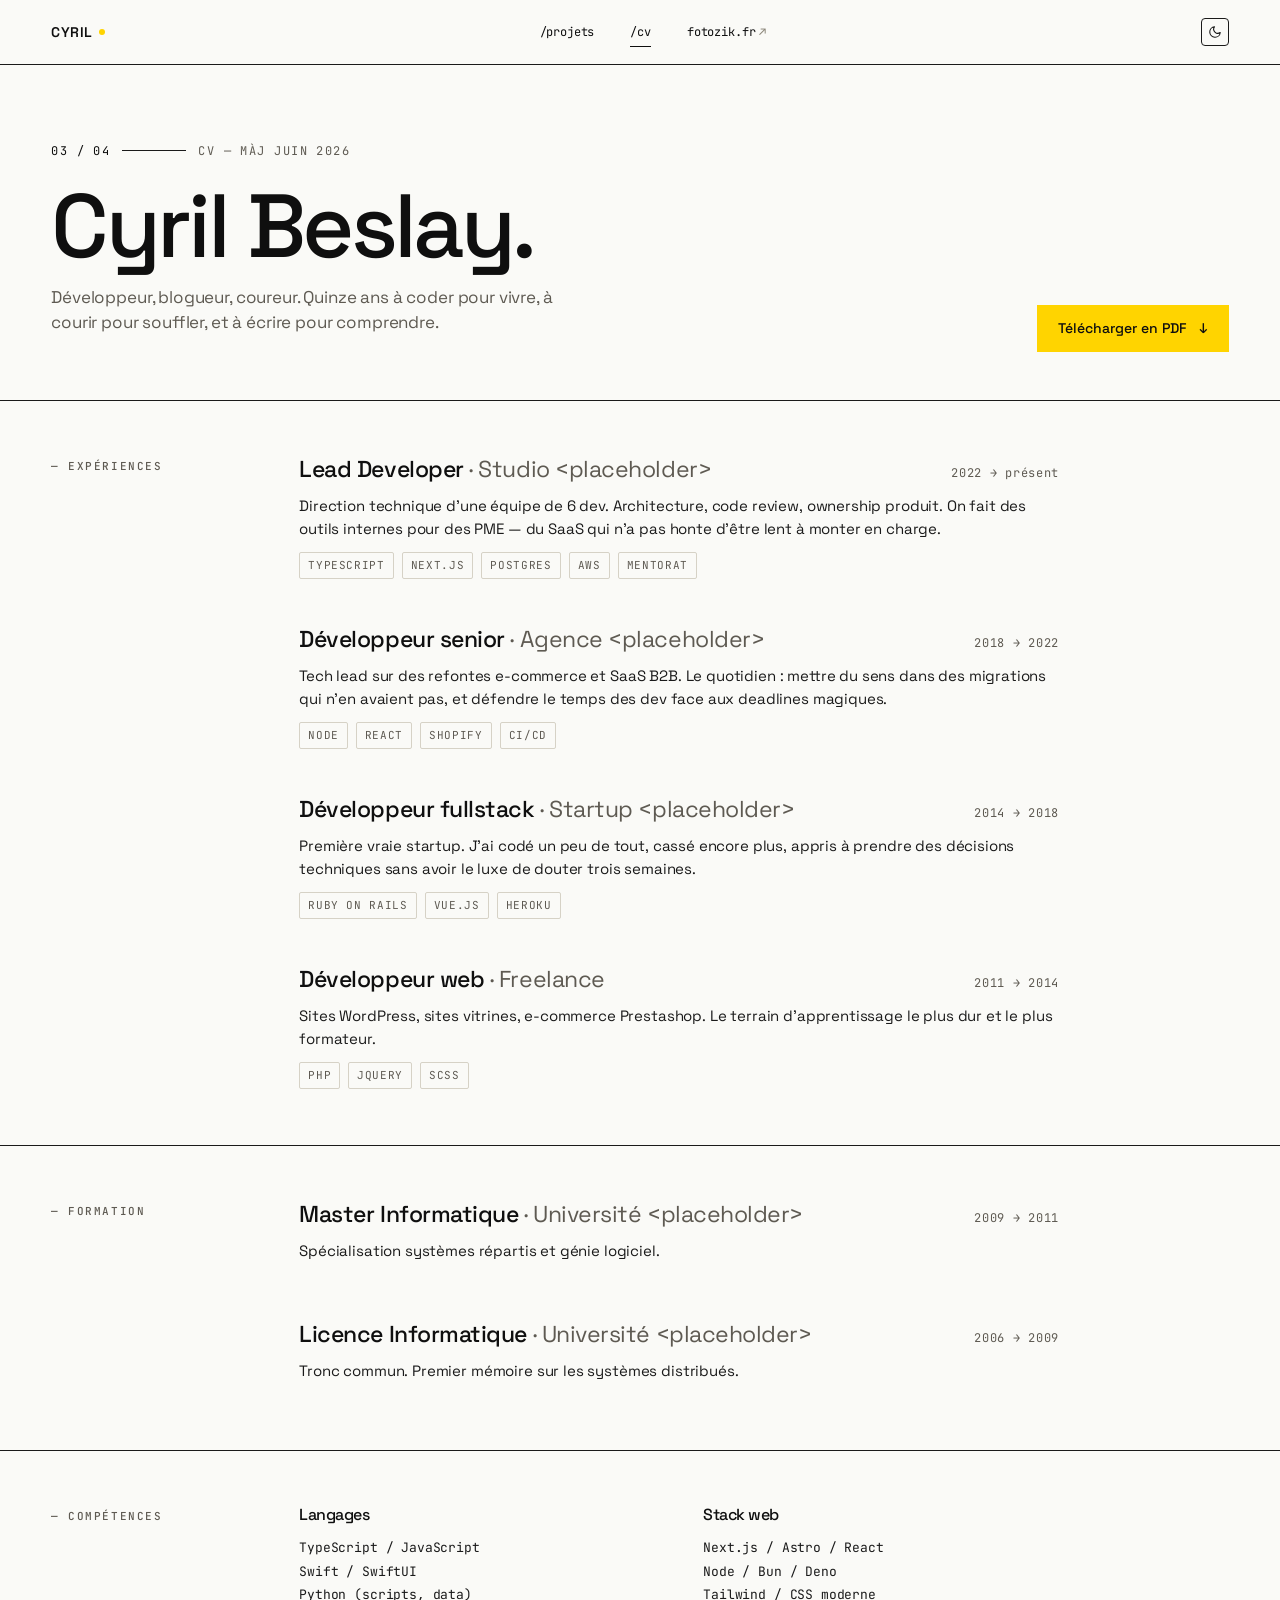
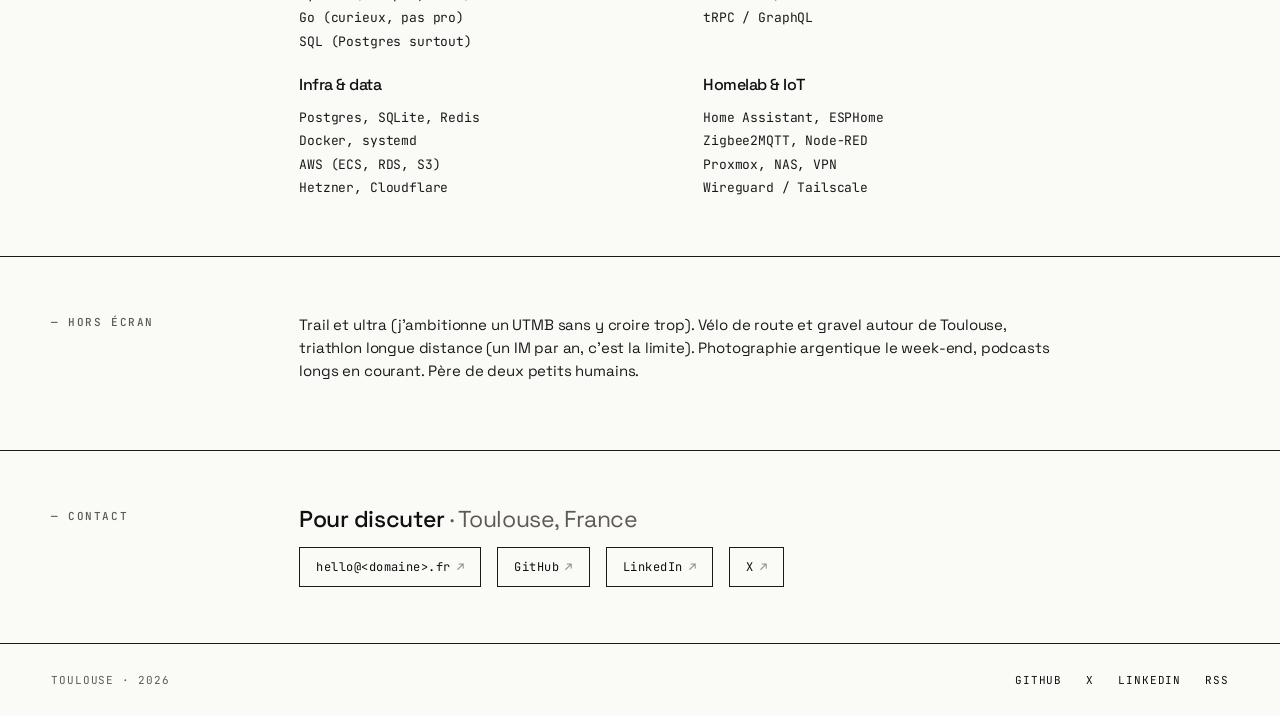
==== commit 8de12e55: "Few fixes" ====
--- a/cv.html
+++ b/cv.html
@@ -66,7 +66,7 @@
         <span class="line" aria-hidden="true"></span>
         <span>cv — màj juin 2026</span>
       </p>
-      <h1 class="reveal" data-delay="1">Cyril Martin.</h1>
+      <h1 class="reveal" data-delay="1">Cyril Beslay.</h1>
       <p class="sub reveal" data-delay="2">
         Développeur, blogueur, coureur. Quinze ans à coder pour vivre,
         à courir pour souffler, et à écrire pour comprendre.
--- a/assets/style.css
+++ b/assets/style.css
@@ -460,28 +460,16 @@
   width: clamp(220px, 60%, 300px);
   aspect-ratio: 3 / 4;
   border: 1px solid var(--fg);
-  background:
-    repeating-linear-gradient(135deg,
-      var(--bg) 0,
-      var(--bg) 6px,
-      var(--bg-alt) 6px,
-      var(--bg-alt) 7px);
-  display: flex;
-  align-items: flex-end;
-  justify-content: center;
-  padding-bottom: 14px;
+  overflow: hidden;
   /* léger parallax géré en JS */
   transition: transform var(--t-slow) var(--easing);
 }
-.hero-portrait .lbl {
-  font-family: var(--font-mono);
-  font-size: 10px;
-  letter-spacing: 0.16em;
-  text-transform: uppercase;
-  color: var(--fg);
-  background: var(--bg);
-  padding: 4px 8px;
-  border: 1px solid var(--fg);
+.hero-portrait img {
+  width: 100%;
+  height: 100%;
+  object-fit: cover;
+  object-position: top center;
+  display: block;
 }
 .hero-vert {
   position: absolute;
